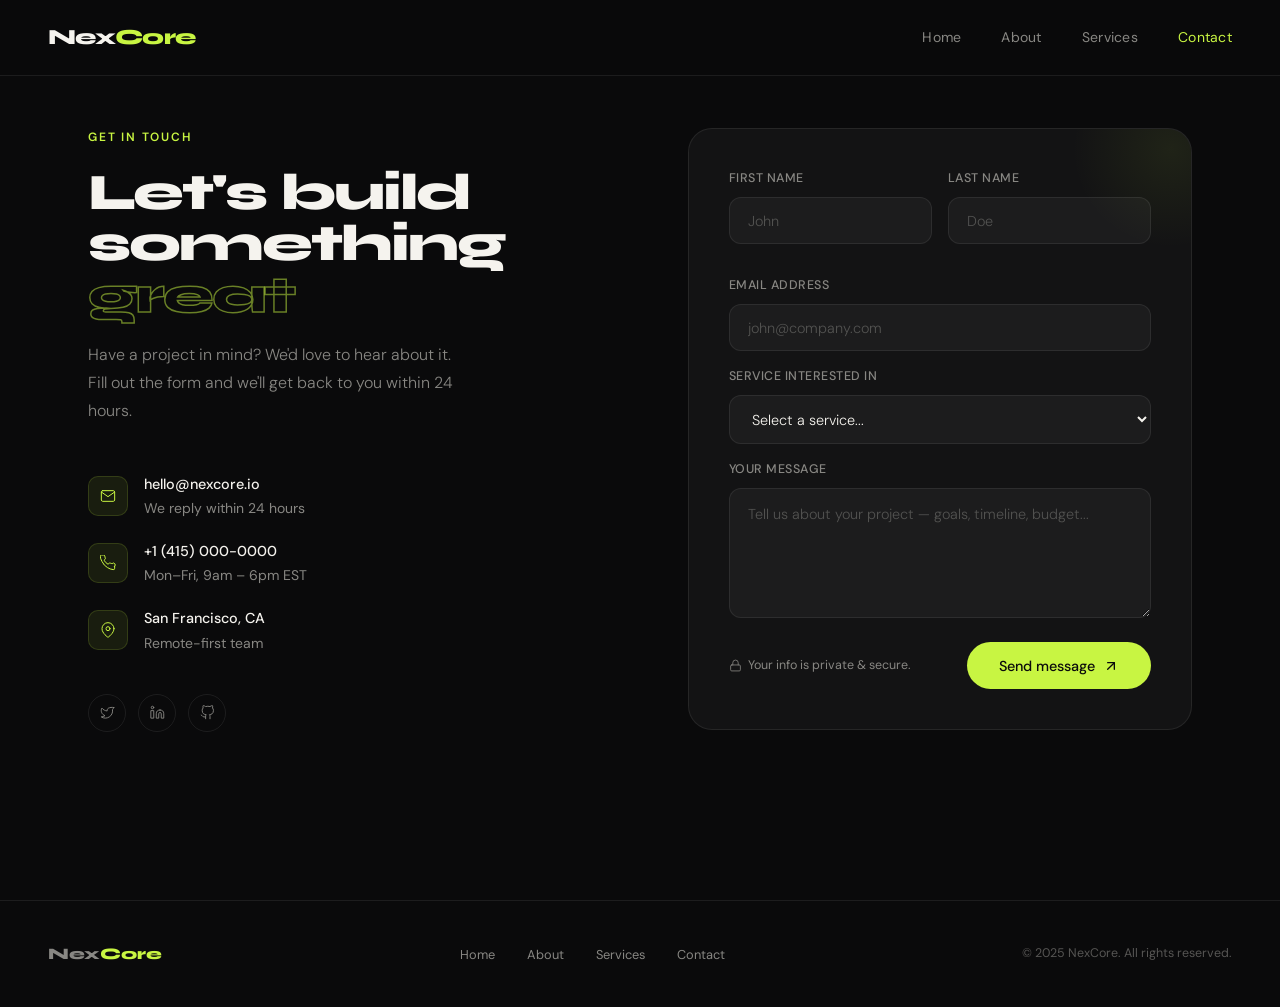
==== frontend/contact.html @ 13358030 "added gitignore and removed sensitive files" ====
<!DOCTYPE html>
<html lang="en">
<head>
<meta charset="UTF-8">
<meta name="viewport" content="width=device-width, initial-scale=1.0">
<title>Contact — NexCore</title>
<link rel="stylesheet" href="style.css">
<style>
  .contact-page { min-height: 100vh; padding: 8rem 3rem 6rem; display: grid; grid-template-columns: 1fr 1fr; gap: 6rem; align-items: start; max-width: 1200px; margin: 0 auto; }

  .contact-left { position: sticky; top: 8rem; animation: fadeUp 0.6s ease both; }
  .contact-left h1 { font-family: var(--font-display); font-size: clamp(2.5rem, 4vw, 3.75rem); font-weight: 800; letter-spacing: -0.04em; line-height: 1.0; margin-bottom: 1.25rem; }
  .contact-left h1 em { font-style: normal; color: transparent; -webkit-text-stroke: 1.5px rgba(200,245,66,0.5); }
  .contact-left p { font-size: 1rem; color: var(--muted); font-weight: 300; max-width: 380px; line-height: 1.75; }

  .contact-info { margin-top: 3rem; display: flex; flex-direction: column; gap: 1.25rem; }
  .info-item { display: flex; align-items: center; gap: 1rem; }
  .info-icon { width: 40px; height: 40px; border-radius: 10px; background: rgba(200,245,66,0.08); border: 1px solid rgba(200,245,66,0.15); display: flex; align-items: center; justify-content: center; flex-shrink: 0; }
  .info-icon svg { width: 16px; height: 16px; }
  .info-text { font-size: 0.875rem; color: var(--muted); }
  .info-text strong { display: block; color: var(--white); font-weight: 500; font-size: 0.9rem; margin-bottom: 0.1rem; }

  .social-links { margin-top: 2.5rem; display: flex; gap: 0.75rem; }
  .social-btn { width: 38px; height: 38px; border-radius: 50%; border: 1px solid var(--border); display: flex; align-items: center; justify-content: center; transition: border-color 0.2s, background 0.2s; cursor: pointer; text-decoration: none; }
  .social-btn:hover { border-color: rgba(200,245,66,0.4); background: rgba(200,245,66,0.06); }
  .social-btn svg { width: 15px; height: 15px; }

  .contact-right { animation: fadeUp 0.6s 0.1s ease both; }
  .form-card { background: var(--card-bg); border: 1px solid var(--border); border-radius: 24px; padding: 2.5rem; position: relative; overflow: hidden; }
  .form-card::before { content: ''; position: absolute; top: -80px; right: -80px; width: 200px; height: 200px; border-radius: 50%; background: radial-gradient(circle, rgba(200,245,66,0.07), transparent 70%); pointer-events: none; }

  .form-row { display: grid; grid-template-columns: 1fr 1fr; gap: 1rem; margin-bottom: 1rem; }
  .form-group { display: flex; flex-direction: column; gap: 0.5rem; margin-bottom: 1rem; }
  .form-group label { font-size: 0.78rem; font-weight: 500; color: var(--muted); letter-spacing: 0.04em; text-transform: uppercase; }
  .form-group input, .form-group select, .form-group textarea { background: rgba(255,255,255,0.04); border: 1px solid var(--border); border-radius: 12px; padding: 0.85rem 1.1rem; color: var(--white); font-family: var(--font-body); font-size: 0.9rem; font-weight: 300; outline: none; transition: border-color 0.2s, background 0.2s; width: 100%; }
  .form-group select option { background: #1a1a1b; color: var(--white); }
  .form-group input::placeholder, .form-group textarea::placeholder { color: rgba(136,135,131,0.5); }
  .form-group input:focus, .form-group select:focus, .form-group textarea:focus { border-color: rgba(200,245,66,0.4); background: rgba(200,245,66,0.03); }
  .form-group input.error, .form-group textarea.error { border-color: rgba(255,80,80,0.5); }
  .form-group textarea { resize: vertical; min-height: 130px; line-height: 1.6; }
  .error-msg { font-size: 0.75rem; color: #ff6b6b; margin-top: 0.25rem; display: none; }
  .error-msg.show { display: block; }

  .form-footer { display: flex; align-items: center; justify-content: space-between; margin-top: 1.5rem; gap: 1rem; }
  .form-note { font-size: 0.78rem; color: var(--muted); display: flex; align-items: center; gap: 0.4rem; }
  .form-note svg { width: 13px; height: 13px; flex-shrink: 0; }

  .btn-submit { background: var(--accent); color: var(--black); border: none; padding: 0.9rem 2rem; border-radius: 100px; font-family: var(--font-body); font-size: 0.9rem; font-weight: 500; cursor: pointer; transition: transform 0.2s, opacity 0.2s; display: flex; align-items: center; gap: 0.5rem; flex-shrink: 0; }
  .btn-submit:hover { transform: translateY(-2px); opacity: 0.9; }
  .btn-submit:active { transform: scale(0.98); }
  .btn-submit svg { width: 16px; height: 16px; transition: transform 0.2s; }
  .btn-submit:hover svg { transform: translate(2px, -2px); }

  .success-state { display: none; flex-direction: column; align-items: center; text-align: center; padding: 3rem 1rem; }
  .success-state.show { display: flex; }
  .success-icon { width: 64px; height: 64px; border-radius: 50%; background: rgba(200,245,66,0.1); border: 1px solid rgba(200,245,66,0.3); display: flex; align-items: center; justify-content: center; margin-bottom: 1.5rem; }
  .success-icon svg { width: 28px; height: 28px; }
  .success-state h3 { font-family: var(--font-display); font-size: 1.5rem; font-weight: 700; letter-spacing: -0.02em; margin-bottom: 0.5rem; }
  .success-state p { font-size: 0.9rem; color: var(--muted); font-weight: 300; max-width: 300px; }
  .btn-reset { margin-top: 1.5rem; background: transparent; border: 1px solid var(--border); color: var(--muted); padding: 0.65rem 1.5rem; border-radius: 100px; font-family: var(--font-body); font-size: 0.85rem; cursor: pointer; transition: border-color 0.2s, color 0.2s; }
  .btn-reset:hover { border-color: rgba(255,255,255,0.2); color: var(--white); }
</style>
</head>
<body>

<nav>
  <a href="index.html" class="nav-logo">Nex<span>Core</span></a>
  <ul class="nav-links">
    <li><a href="index.html">Home</a></li>
    <li><a href="about.html">About</a></li>
    <li><a href="services.html">Services</a></li>
    <li><a href="contact.html" class="active">Contact</a></li>
  </ul>
</nav>

<div class="contact-page">

  <div class="contact-left">
    <div class="section-label">Get in touch</div>
    <h1>Let's build<br>something <em>great</em></h1>
    <p>Have a project in mind? We'd love to hear about it. Fill out the form and we'll get back to you within 24 hours.</p>
    <div class="contact-info">
      <div class="info-item">
        <div class="info-icon"><svg viewBox="0 0 24 24" fill="none" stroke="#c8f542" stroke-width="1.5" stroke-linecap="round" stroke-linejoin="round"><path d="M4 4h16c1.1 0 2 .9 2 2v12c0 1.1-.9 2-2 2H4c-1.1 0-2-.9-2-2V6c0-1.1.9-2 2-2z"/><polyline points="22,6 12,13 2,6"/></svg></div>
        <div class="info-text"><strong>hello@nexcore.io</strong>We reply within 24 hours</div>
      </div>
      <div class="info-item">
        <div class="info-icon"><svg viewBox="0 0 24 24" fill="none" stroke="#c8f542" stroke-width="1.5" stroke-linecap="round" stroke-linejoin="round"><path d="M22 16.92v3a2 2 0 01-2.18 2 19.79 19.79 0 01-8.63-3.07A19.5 19.5 0 013.07 9.81 19.79 19.79 0 01.18 1.2 2 2 0 012.18.01H5.22a2 2 0 012 1.72 12.84 12.84 0 00.7 2.81 2 2 0 01-.45 2.11L6.09 7.91a16 16 0 006 6l1.27-1.27a2 2 0 012.11-.45 12.84 12.84 0 002.81.7A2 2 0 0122 16.92z"/></svg></div>
        <div class="info-text"><strong>+1 (415) 000-0000</strong>Mon–Fri, 9am – 6pm EST</div>
      </div>
      <div class="info-item">
        <div class="info-icon"><svg viewBox="0 0 24 24" fill="none" stroke="#c8f542" stroke-width="1.5" stroke-linecap="round" stroke-linejoin="round"><path d="M21 10c0 7-9 13-9 13s-9-6-9-13a9 9 0 0118 0z"/><circle cx="12" cy="10" r="3"/></svg></div>
        <div class="info-text"><strong>San Francisco, CA</strong>Remote-first team</div>
      </div>
    </div>
    <div class="social-links">
      <a href="#" class="social-btn" title="Twitter/X"><svg viewBox="0 0 24 24" fill="none" stroke="#888783" stroke-width="1.5" stroke-linecap="round" stroke-linejoin="round"><path d="M22 4s-.7 2.1-2 3.4c1.6 10-9.4 17.3-18 11.6 2.2.1 4.4-.6 6-2C3 15.5.5 9.6 3 5c2.2 2.7 5.3 4.3 8.5 4.5-.3-1.6.4-3.3 1.7-4.3C16 3.8 19 3.5 22 4z"/></svg></a>
      <a href="#" class="social-btn" title="LinkedIn"><svg viewBox="0 0 24 24" fill="none" stroke="#888783" stroke-width="1.5" stroke-linecap="round" stroke-linejoin="round"><path d="M16 8a6 6 0 016 6v7h-4v-7a2 2 0 00-2-2 2 2 0 00-2 2v7h-4v-7a6 6 0 016-6z"/><rect x="2" y="9" width="4" height="12"/><circle cx="4" cy="4" r="2"/></svg></a>
      <a href="#" class="social-btn" title="GitHub"><svg viewBox="0 0 24 24" fill="none" stroke="#888783" stroke-width="1.5" stroke-linecap="round" stroke-linejoin="round"><path d="M9 19c-5 1.5-5-2.5-7-3m14 6v-3.87a3.37 3.37 0 00-.94-2.61c3.14-.35 6.44-1.54 6.44-7A5.44 5.44 0 0020 4.77 5.07 5.07 0 0019.91 1S18.73.65 16 2.48a13.38 13.38 0 00-7 0C6.27.65 5.09 1 5.09 1A5.07 5.07 0 005 4.77a5.44 5.44 0 00-1.5 3.78c0 5.42 3.3 6.61 6.44 7A3.37 3.37 0 009 18.13V22"/></svg></a>
    </div>
  </div>

  <div class="contact-right">
    <div class="form-card">
      <form id="contactForm" onsubmit="sendData(event)" novalidate>
        <div class="form-row">
          <div class="form-group">
            <label for="firstName">First name</label>
            <input type="text" id="firstName" placeholder="John">
            <span class="error-msg" id="err-firstName">Please enter your first name.</span>
          </div>
          <div class="form-group">
            <label for="lastName">Last name</label>
            <input type="text" id="lastName" placeholder="Doe">
            <span class="error-msg" id="err-lastName">Please enter your last name.</span>
          </div>
        </div>
        <div class="form-group">
          <label for="email">Email address</label>
          <input type="email" id="email" placeholder="john@company.com">
          <span class="error-msg" id="err-email">Please enter a valid email address.</span>
        </div>
        <div class="form-group">
          <label for="service">Service interested in</label>
          <select id="service">
            <option value="" disabled selected>Select a service...</option>
            <option value="web">Web Development</option>
            <option value="cloud">Cloud Deployment</option>
            <option value="mobile">Mobile App Development</option>
            <option value="other">Other / Not sure yet</option>
          </select>
        </div>
        <div class="form-group">
          <label for="message">Your message</label>
          <textarea id="message" placeholder="Tell us about your project — goals, timeline, budget..."></textarea>
          <span class="error-msg" id="err-message">Please write a short message.</span>
        </div>
        <div class="form-footer">
          <div class="form-note">
            <svg viewBox="0 0 24 24" fill="none" stroke="#888783" stroke-width="1.5" stroke-linecap="round" stroke-linejoin="round"><rect x="3" y="11" width="18" height="11" rx="2" ry="2"/><path d="M7 11V7a5 5 0 0110 0v4"/></svg>
            Your info is private &amp; secure.
          </div>
          <button type="submit" class="btn-submit" id="submitBtn">
            Send message
            <svg viewBox="0 0 24 24" fill="none" stroke="currentColor" stroke-width="2" stroke-linecap="round" stroke-linejoin="round"><line x1="7" y1="17" x2="17" y2="7"/><polyline points="7 7 17 7 17 17"/></svg>
          </button>
        </div>
      </form>
      <div class="success-state" id="successState">
        <div class="success-icon"><svg viewBox="0 0 24 24" fill="none" stroke="#c8f542" stroke-width="1.5" stroke-linecap="round" stroke-linejoin="round"><polyline points="20 6 9 17 4 12"/></svg></div>
        <h3>Message sent!</h3>
        <p>Thanks for reaching out. We'll be in touch within 24 hours.</p>
        <button class="btn-reset" onclick="resetForm()">Send another message</button>
      </div>
    </div>
  </div>

</div>

<footer>
  <div class="footer-logo">Nex<span>Core</span></div>
  <ul class="footer-links">
    <li><a href="index.html">Home</a></li>
    <li><a href="about.html">About</a></li>
    <li><a href="services.html">Services</a></li>
    <li><a href="contact.html">Contact</a></li>
  </ul>
  <div class="footer-copy">© 2025 NexCore. All rights reserved.</div>
</footer>

<script src="script.js"></script>
</body>
</html>
---- frontend/style.css ----
/* ── NexCore Global Styles ── */
@import url('https://fonts.googleapis.com/css2?family=Syne:wght@400;600;700;800&family=DM+Sans:ital,wght@0,300;0,400;0,500;1,300&display=swap');

*, *::before, *::after { margin: 0; padding: 0; box-sizing: border-box; }

:root {
  --black: #0a0a0b;
  --white: #f5f3ee;
  --accent: #c8f542;
  --accent2: #4af5c8;
  --muted: #888783;
  --card-bg: #131314;
  --border: rgba(255,255,255,0.08);
  --font-display: 'Syne', sans-serif;
  --font-body: 'DM Sans', sans-serif;
}

html { scroll-behavior: smooth; }
body { background: var(--black); color: var(--white); font-family: var(--font-body); overflow-x: hidden; line-height: 1.6; }

/* ── NAV ── */
nav {
  position: fixed; top: 0; left: 0; right: 0; z-index: 100;
  display: flex; align-items: center; justify-content: space-between;
  padding: 1.25rem 3rem;
  backdrop-filter: blur(20px);
  background: rgba(10,10,11,0.85);
  border-bottom: 1px solid var(--border);
}
.nav-logo { font-family: var(--font-display); font-weight: 800; font-size: 1.35rem; letter-spacing: -0.03em; color: var(--white); text-decoration: none; }
.nav-logo span { color: var(--accent); }
.nav-links { display: flex; gap: 2.5rem; align-items: center; list-style: none; }
.nav-links a { color: var(--muted); text-decoration: none; font-size: 0.875rem; font-weight: 400; letter-spacing: 0.02em; transition: color 0.2s; }
.nav-links a:hover { color: var(--white); }
.nav-links a.active { color: var(--accent); }
.nav-cta { background: var(--accent); color: var(--black) !important; padding: 0.55rem 1.25rem; border-radius: 100px; font-weight: 500 !important; font-size: 0.875rem !important; transition: opacity 0.2s !important; }
.nav-cta:hover { opacity: 0.85; color: var(--black) !important; }

/* ── SHARED ── */
.section-label { font-size: 0.75rem; font-weight: 600; letter-spacing: 0.15em; text-transform: uppercase; color: var(--accent); margin-bottom: 1.25rem; }
.section-title { font-family: var(--font-display); font-size: clamp(2rem, 4vw, 3.25rem); font-weight: 700; letter-spacing: -0.03em; line-height: 1.1; max-width: 600px; margin-bottom: 4rem; }
.section-title em { font-style: normal; color: var(--muted); }

.btn-primary { background: var(--accent); color: var(--black); border: none; padding: 0.85rem 2rem; border-radius: 100px; font-family: var(--font-body); font-size: 0.9rem; font-weight: 500; cursor: pointer; transition: transform 0.2s, opacity 0.2s; text-decoration: none; display: inline-block; }
.btn-primary:hover { transform: translateY(-2px); opacity: 0.9; }
.btn-ghost { background: transparent; color: var(--white); border: 1px solid var(--border); padding: 0.85rem 2rem; border-radius: 100px; font-family: var(--font-body); font-size: 0.9rem; font-weight: 400; cursor: pointer; transition: border-color 0.2s, background 0.2s; text-decoration: none; display: inline-block; }
.btn-ghost:hover { border-color: rgba(255,255,255,0.3); background: rgba(255,255,255,0.04); }

/* ── FOOTER ── */
footer { border-top: 1px solid var(--border); padding: 2.5rem 3rem; display: flex; align-items: center; justify-content: space-between; }
.footer-logo { font-family: var(--font-display); font-size: 1rem; font-weight: 800; color: var(--muted); }
.footer-logo span { color: var(--accent); }
.footer-links { display: flex; gap: 2rem; list-style: none; }
.footer-links a { font-size: 0.8rem; color: var(--muted); text-decoration: none; transition: color 0.2s; }
.footer-links a:hover { color: var(--white); }
.footer-copy { font-size: 0.78rem; color: rgba(136,135,131,0.6); }

/* ── ANIMATIONS ── */
@keyframes fadeUp { from { opacity: 0; transform: translateY(24px); } to { opacity: 1; transform: translateY(0); } }
@keyframes pulse { 0%, 100% { opacity: 1; } 50% { opacity: 0.4; } }
@keyframes marquee { from { transform: translateX(0); } to { transform: translateX(-50%); } }
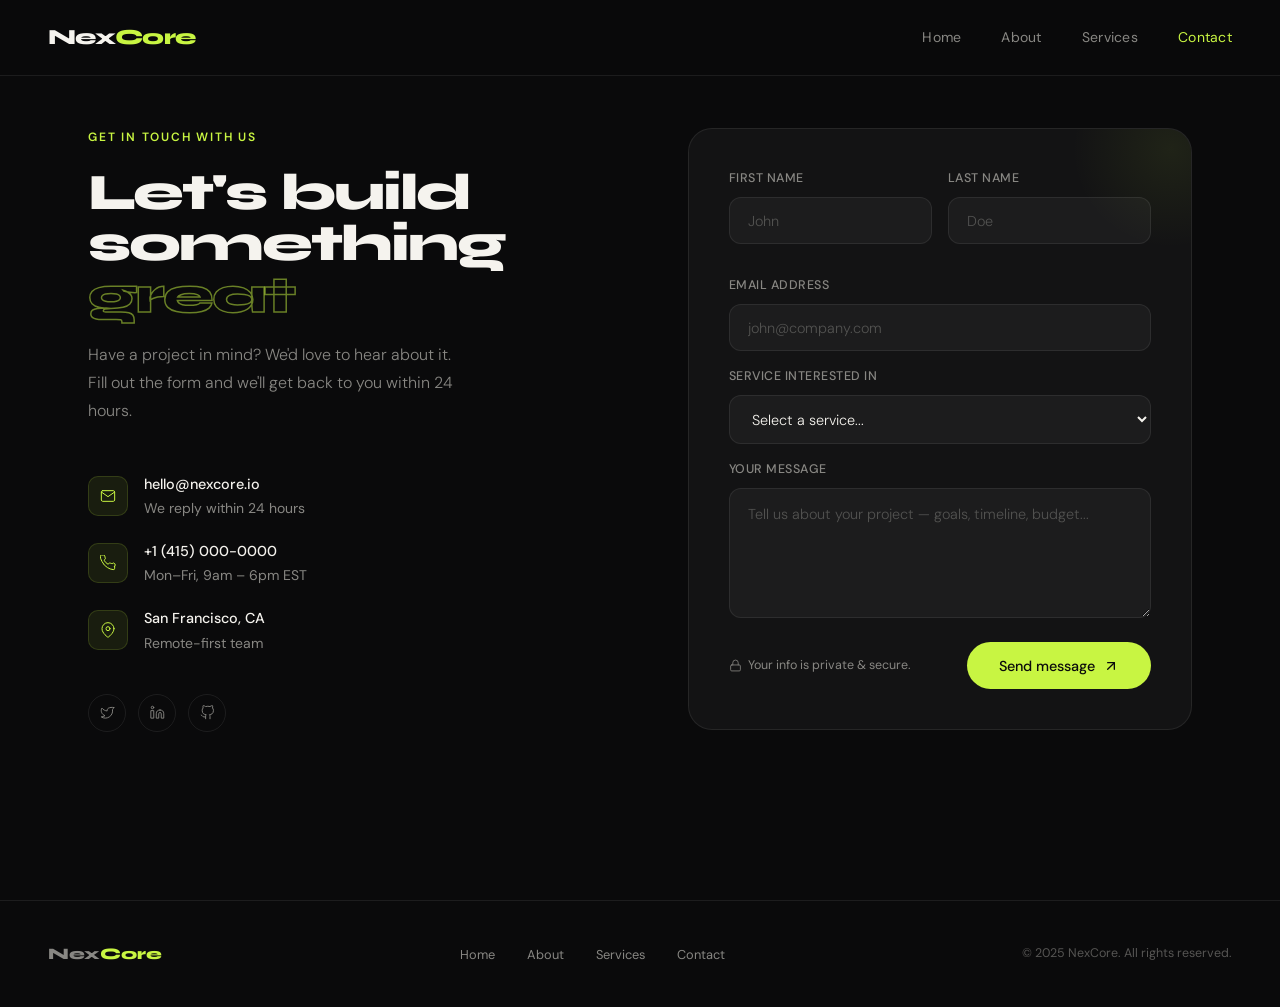
==== commit d057e9fb: "added new message in contact page" ====
--- a/frontend/contact.html
+++ b/frontend/contact.html
@@ -76,7 +76,7 @@
 <div class="contact-page">
 
   <div class="contact-left">
-    <div class="section-label">Get in touch</div>
+    <div class="section-label">Get in touch with us</div>
     <h1>Let's build<br>something <em>great</em></h1>
     <p>Have a project in mind? We'd love to hear about it. Fill out the form and we'll get back to you within 24 hours.</p>
     <div class="contact-info">
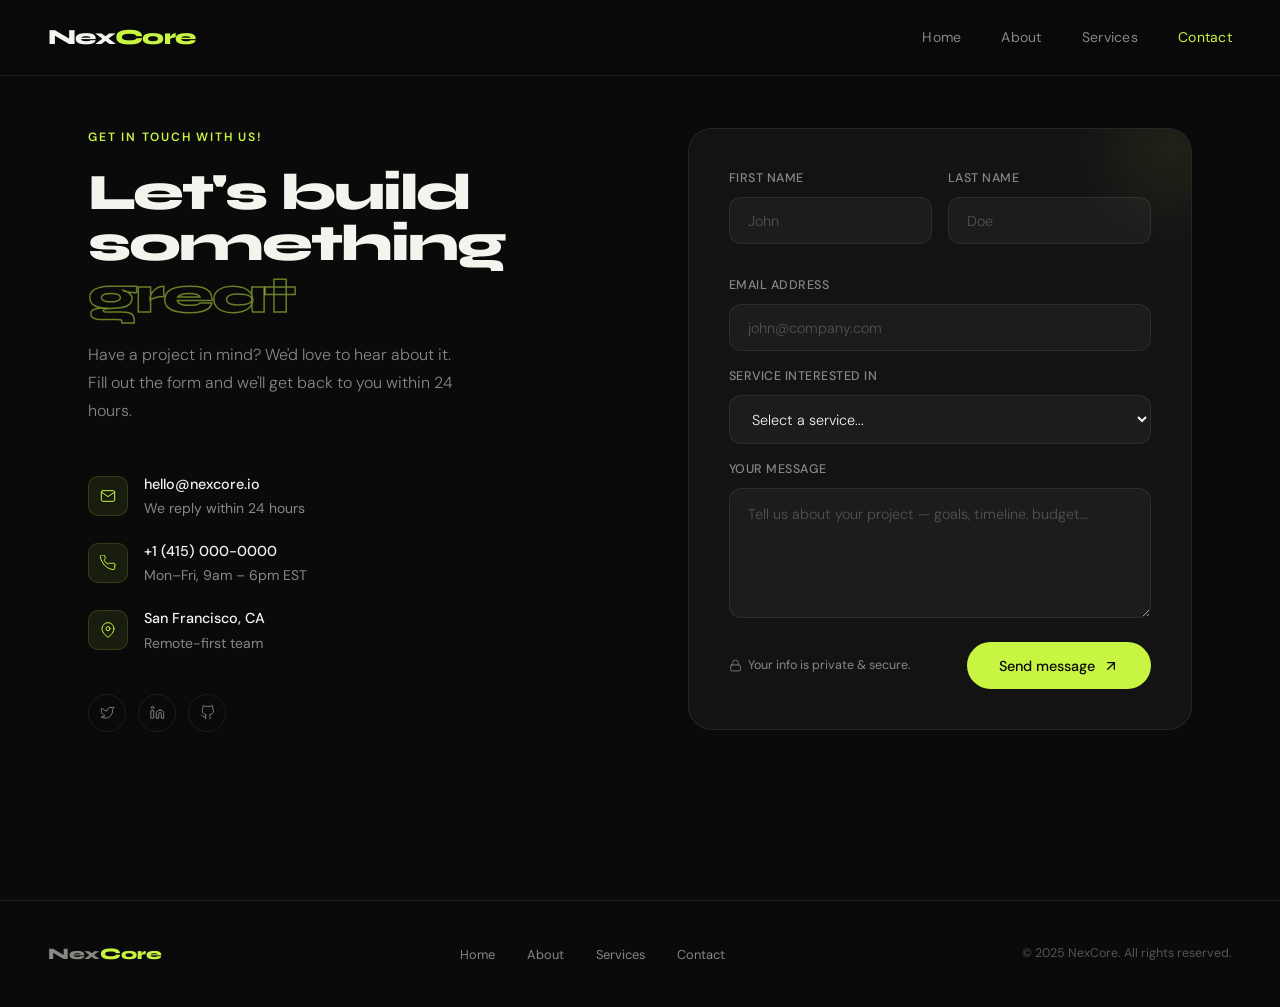
==== commit 4c76abe8: "added new message in contact page" ====
--- a/frontend/contact.html
+++ b/frontend/contact.html
@@ -76,7 +76,7 @@
 <div class="contact-page">
 
   <div class="contact-left">
-    <div class="section-label">Get in touch with us</div>
+    <div class="section-label">Get in touch with us!</div>
     <h1>Let's build<br>something <em>great</em></h1>
     <p>Have a project in mind? We'd love to hear about it. Fill out the form and we'll get back to you within 24 hours.</p>
     <div class="contact-info">
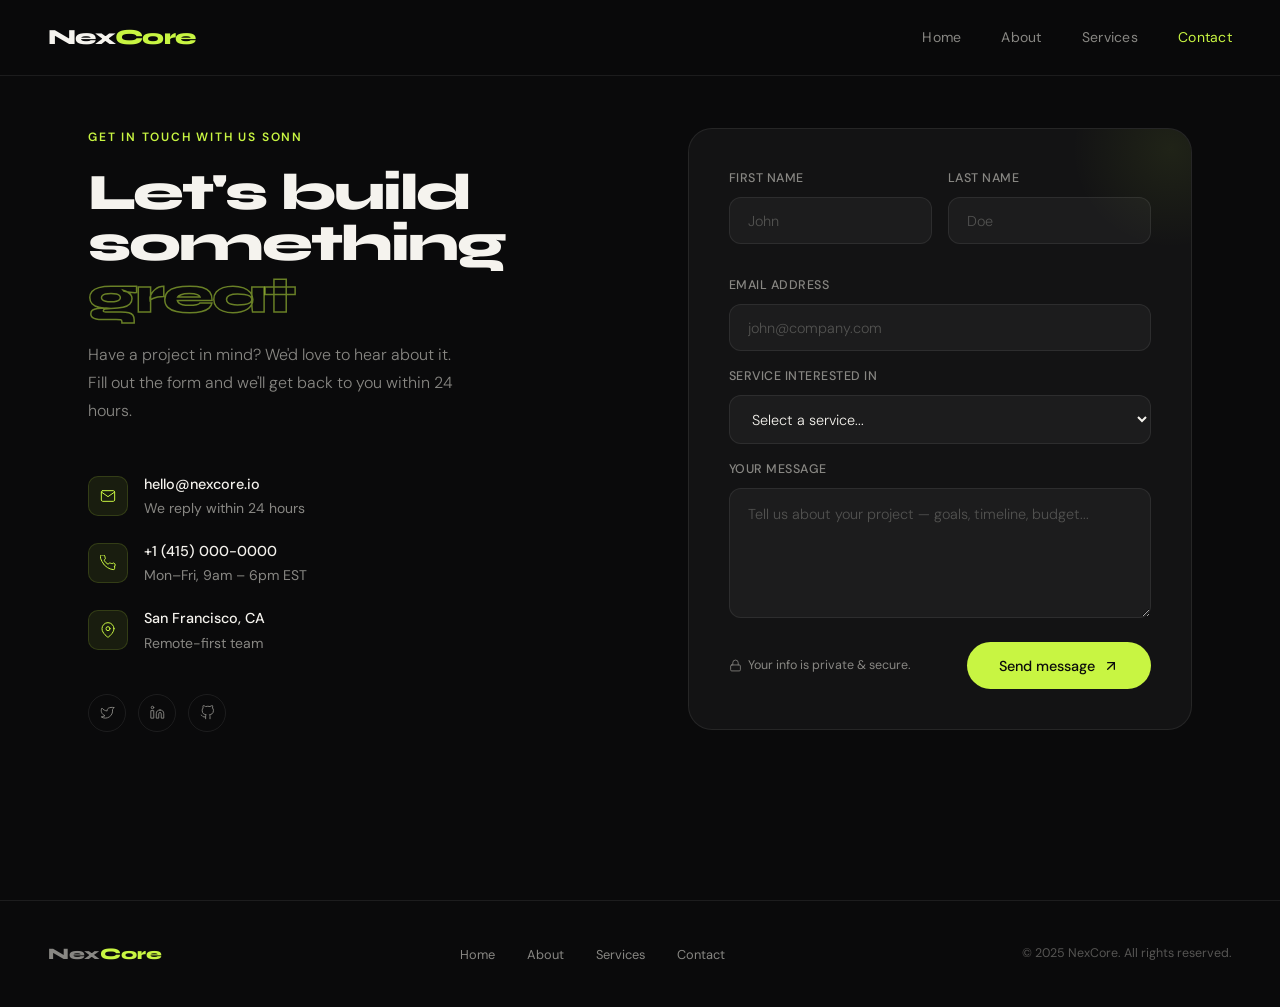
==== commit 9907ffb0: "added new message in contact page" ====
--- a/frontend/contact.html
+++ b/frontend/contact.html
@@ -76,7 +76,7 @@
 <div class="contact-page">
 
   <div class="contact-left">
-    <div class="section-label">Get in touch with us!</div>
+    <div class="section-label">Get in touch with us sonn</div>
     <h1>Let's build<br>something <em>great</em></h1>
     <p>Have a project in mind? We'd love to hear about it. Fill out the form and we'll get back to you within 24 hours.</p>
     <div class="contact-info">
